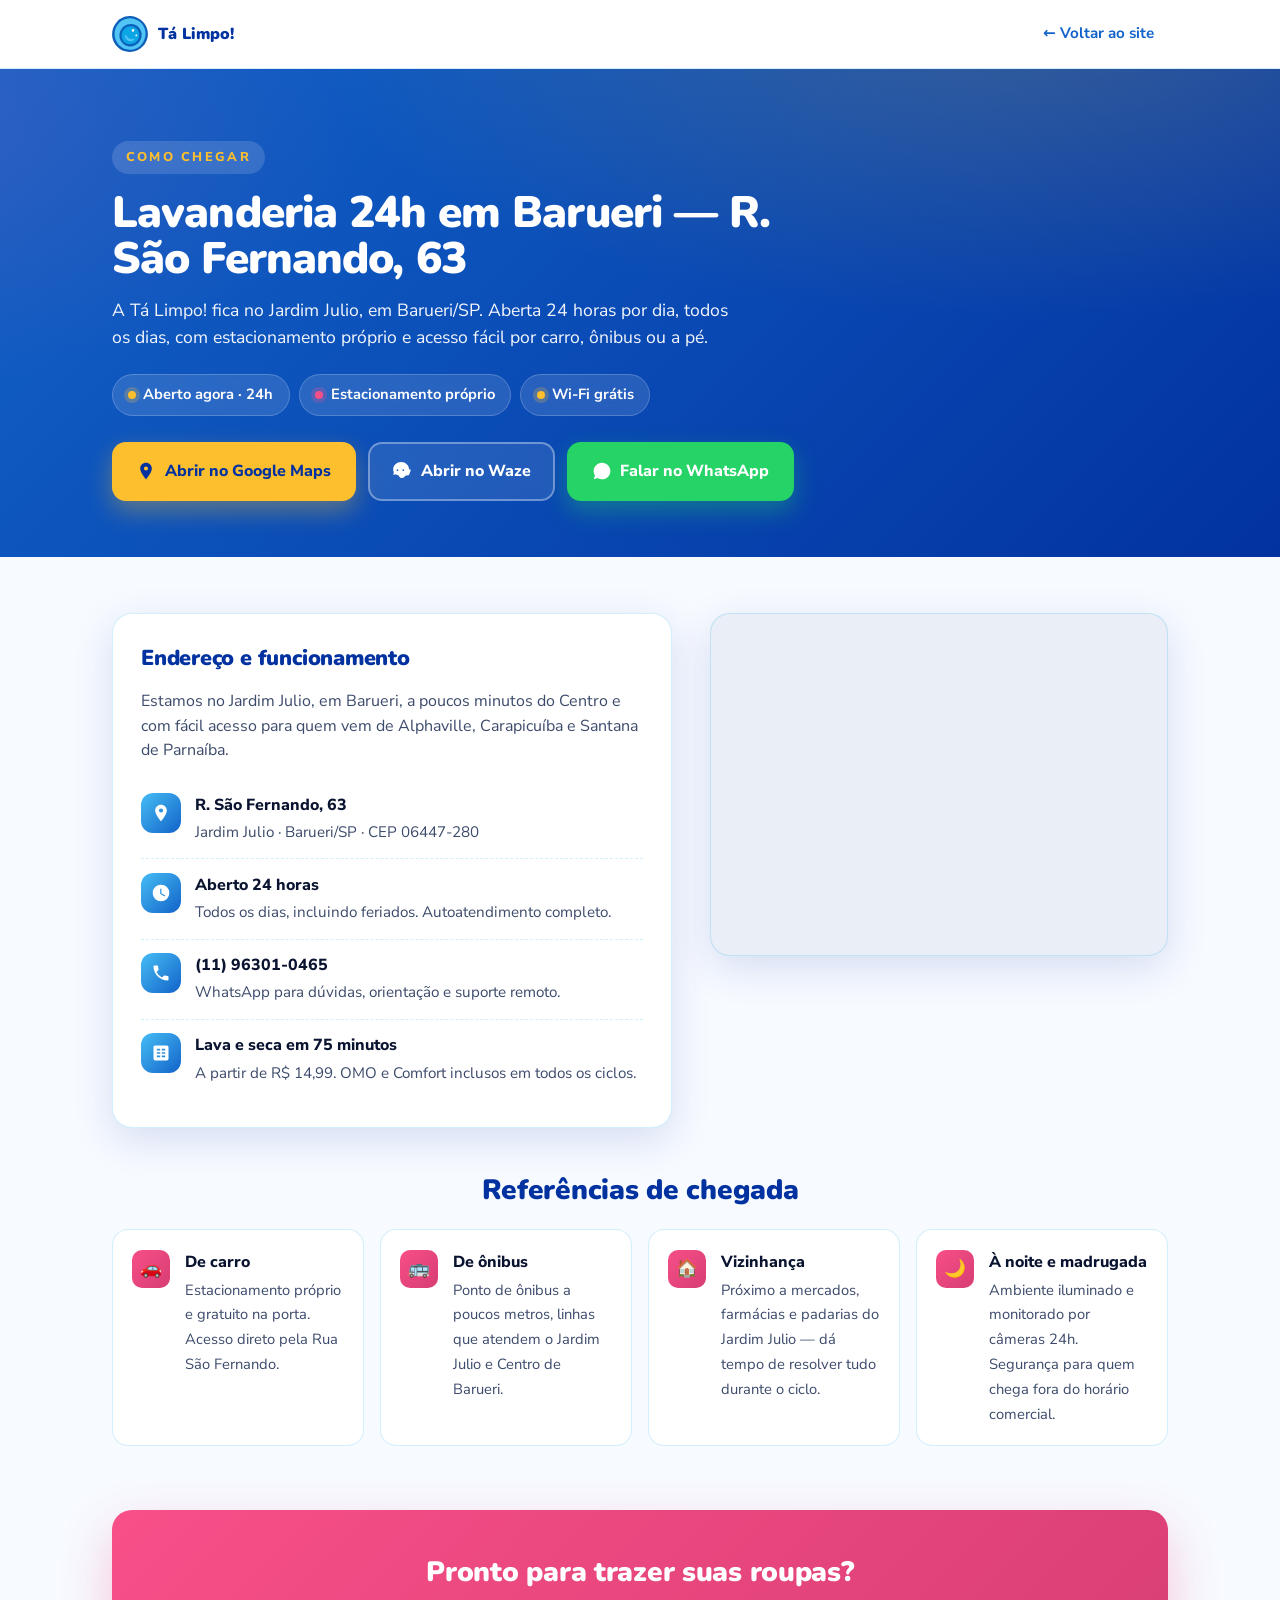
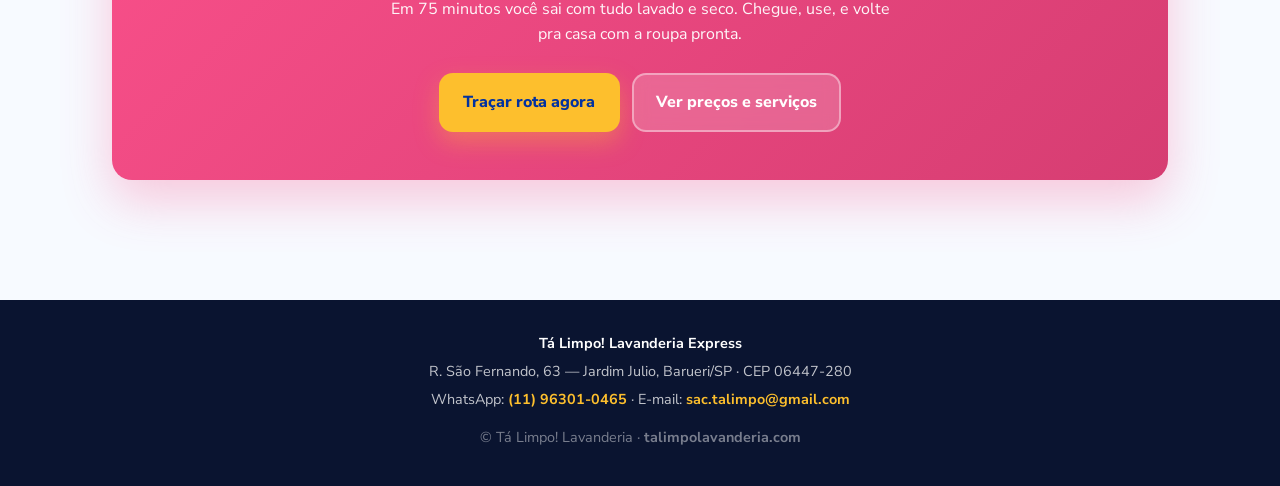
==== como-chegar/index.html @ 97241db1 "feat: landing page /como-chegar compatível com Google Ads sitelink Página com conteúdo substantivo (" ====
<!DOCTYPE html>
<html lang="pt-BR">
<head>
<meta charset="UTF-8">
<meta name="viewport" content="width=device-width, initial-scale=1.0">
<title>Como Chegar · Lavanderia 24h em Barueri | Tá Limpo!</title>
<meta name="description" content="Endereço, mapa e rota até a Tá Limpo! Lavanderia 24h em Barueri. R. São Fernando, 63 — Jardim Julio. Estacionamento próprio, aberto 24 horas, todos os dias.">
<meta name="keywords" content="lavanderia Barueri endereço, como chegar lavanderia Barueri, lavanderia Jardim Julio, rota lavanderia 24h Barueri">
<meta name="author" content="Tá Limpo! Lavanderia Express">
<meta name="robots" content="index,follow,max-image-preview:large">
<meta name="geo.region" content="BR-SP">
<meta name="geo.placename" content="Barueri">
<meta name="geo.position" content="-23.510800;-46.876200">
<meta name="ICBM" content="-23.510800, -46.876200">
<meta name="theme-color" content="#0232A0">
<link rel="canonical" href="https://talimpolavanderia.com/como-chegar/">

<meta property="og:type" content="website">
<meta property="og:locale" content="pt_BR">
<meta property="og:title" content="Como Chegar · Lavanderia 24h em Barueri | Tá Limpo!">
<meta property="og:description" content="Endereço, mapa e rota até a Tá Limpo! Lavanderia 24h em Barueri. R. São Fernando, 63 — Jardim Julio.">
<meta property="og:url" content="https://talimpolavanderia.com/como-chegar/">
<meta property="og:image" content="https://talimpolavanderia.com/assets/img/og-image.jpg">
<meta property="og:image:width" content="1200">
<meta property="og:image:height" content="630">
<meta property="og:site_name" content="Tá Limpo! Lavanderia Express">
<meta name="twitter:card" content="summary_large_image">
<meta name="twitter:title" content="Como Chegar · Tá Limpo! Lavanderia 24h em Barueri">
<meta name="twitter:description" content="R. São Fernando, 63 — Jardim Julio, Barueri. Aberto 24h.">
<meta name="twitter:image" content="https://talimpolavanderia.com/assets/img/og-image.jpg">

<!-- Google Analytics 4 / Google Ads -->
<script async src="https://www.googletagmanager.com/gtag/js?id=G-WPXV25EYV2"></script>
<script>
  window.dataLayer = window.dataLayer || [];
  function gtag(){dataLayer.push(arguments);}
  gtag('js', new Date());
  gtag('config', 'G-WPXV25EYV2');
  gtag('config', 'AW-17784691297');
</script>

<link rel="icon" type="image/svg+xml" href="/assets/img/logo_favicon.svg">
<link rel="preconnect" href="https://fonts.googleapis.com">
<link rel="preconnect" href="https://fonts.gstatic.com" crossorigin>
<link href="https://fonts.googleapis.com/css2?family=Nunito:wght@700;800;900&family=Nunito+Sans:wght@400;600;700&display=swap" rel="stylesheet">

<script type="application/ld+json">
{
  "@context":"https://schema.org",
  "@type":"LaundryOrDryCleaner",
  "@id":"https://talimpolavanderia.com/#business",
  "name":"Tá Limpo! Lavanderia Express",
  "url":"https://talimpolavanderia.com/",
  "telephone":"+5511963010465",
  "address":{
    "@type":"PostalAddress",
    "streetAddress":"R. São Fernando, 63 — Jardim Julio",
    "addressLocality":"Barueri",
    "addressRegion":"SP",
    "postalCode":"06447-280",
    "addressCountry":"BR"
  },
  "geo":{
    "@type":"GeoCoordinates",
    "latitude":-23.510800,
    "longitude":-46.876200
  },
  "hasMap":"https://maps.app.goo.gl/cfELwEdqwDoE9mcN9",
  "openingHoursSpecification":[{
    "@type":"OpeningHoursSpecification",
    "dayOfWeek":["Monday","Tuesday","Wednesday","Thursday","Friday","Saturday","Sunday"],
    "opens":"00:00",
    "closes":"23:59"
  }]
}
</script>

<style>
  *,*::before,*::after{box-sizing:border-box;margin:0;padding:0}
  :root{
    --blue:#1263C9;
    --blue-bg:#0232A0;
    --blue-logo:#0CA6E6;
    --blue-light:#46BDF4;
    --pink:#F84F89;
    --yellow:#FDBF2D;
    --white:#FFFFFF;
    --cream:#F7FAFF;
    --ink:#0A1430;
    --ink-soft:#3C4A6B;
    --line:rgba(12,166,230,0.18);
    --radius:20px;
    --shadow:0 12px 40px rgba(2,50,160,0.14);
    --ease:cubic-bezier(.2,.8,.2,1);
  }
  html{scroll-behavior:smooth;-webkit-font-smoothing:antialiased}
  body{
    font-family:'Nunito Sans','Inter',system-ui,sans-serif;
    background:var(--cream);color:var(--ink);line-height:1.55;
  }
  a{color:inherit;text-decoration:none}
  img{max-width:100%;display:block}
  .font-head{font-family:'Nunito','Nunito Sans',sans-serif;font-weight:900;letter-spacing:-0.02em;line-height:1.05}

  /* Top bar */
  .topbar{
    position:sticky;top:0;z-index:20;
    background:rgba(255,255,255,0.95);
    backdrop-filter:saturate(1.5) blur(14px);
    border-bottom:1px solid var(--line);
  }
  .topbar-inner{
    max-width:1120px;margin:0 auto;padding:.9rem clamp(1.25rem,4vw,2rem);
    display:flex;align-items:center;justify-content:space-between;gap:1rem;
  }
  .topbar a.brand{display:flex;align-items:center;gap:.6rem;font-weight:900;color:var(--blue-bg);font-family:'Nunito',sans-serif}
  .topbar a.brand img{width:36px;height:36px}
  .topbar .back{
    font-weight:700;color:var(--blue);font-size:.95rem;
    padding:.5rem .9rem;border-radius:999px;
    transition:background .2s var(--ease);
  }
  .topbar .back:hover{background:rgba(18,99,201,.08)}

  /* Hero */
  .hero{
    background:
      radial-gradient(1200px 500px at 80% -10%, rgba(253,191,45,.18), transparent 60%),
      radial-gradient(900px 500px at -10% 10%, rgba(248,79,137,.14), transparent 55%),
      linear-gradient(135deg, var(--blue) 0%, var(--blue-bg) 100%);
    color:#fff;
    padding:clamp(2.5rem,6vw,4.5rem) 0 clamp(2rem,5vw,3.5rem);
    position:relative;overflow:hidden;
  }
  .hero-inner{max-width:1120px;margin:0 auto;padding:0 clamp(1.25rem,4vw,2rem)}
  .kicker{
    display:inline-block;font-size:.8rem;letter-spacing:.18em;text-transform:uppercase;
    font-weight:800;padding:.4rem .85rem;border-radius:999px;
    background:rgba(255,255,255,.14);color:var(--yellow);margin-bottom:1rem;
  }
  .hero h1{
    font-family:'Nunito',sans-serif;font-weight:900;letter-spacing:-0.02em;line-height:1.05;
    font-size:clamp(1.8rem,4vw,2.75rem);max-width:28ch;
  }
  .hero p.lead{
    margin-top:.9rem;max-width:56ch;opacity:.95;font-size:clamp(1rem,1.5vw,1.1rem);
  }

  /* Quick info chips */
  .chips{
    display:flex;flex-wrap:wrap;gap:.6rem;margin-top:1.4rem;
  }
  .chip{
    display:inline-flex;align-items:center;gap:.45rem;
    background:rgba(255,255,255,.12);backdrop-filter:blur(8px);
    padding:.55rem .95rem;border-radius:999px;
    font-size:.92rem;font-weight:700;
    border:1px solid rgba(255,255,255,.2);
  }
  .chip .dot{width:8px;height:8px;border-radius:50%;background:var(--yellow);box-shadow:0 0 0 4px rgba(253,191,45,.22)}
  .chip.pink .dot{background:var(--pink);box-shadow:0 0 0 4px rgba(248,79,137,.22)}

  /* CTA buttons */
  .ctas{
    display:flex;flex-wrap:wrap;gap:.75rem;margin-top:1.6rem;
  }
  .btn{
    display:inline-flex;align-items:center;justify-content:center;gap:.55rem;
    padding:.95rem 1.4rem;border-radius:14px;font-weight:800;font-size:1rem;
    border:2px solid transparent;cursor:pointer;
    transition:transform .2s var(--ease),box-shadow .2s var(--ease),background .2s var(--ease);
    min-height:52px;
  }
  .btn:active{transform:translateY(1px)}
  .btn-primary{background:var(--yellow);color:var(--blue-bg);box-shadow:0 10px 24px rgba(253,191,45,.35)}
  .btn-primary:hover{transform:translateY(-2px);box-shadow:0 14px 30px rgba(253,191,45,.5)}
  .btn-ghost{background:rgba(255,255,255,.1);color:#fff;border-color:rgba(255,255,255,.35);backdrop-filter:blur(8px)}
  .btn-ghost:hover{background:rgba(255,255,255,.18);transform:translateY(-2px)}
  .btn-whats{background:#25D366;color:#fff;box-shadow:0 10px 24px rgba(37,211,102,.35)}
  .btn-whats:hover{transform:translateY(-2px);box-shadow:0 14px 30px rgba(37,211,102,.5)}
  .btn svg{width:20px;height:20px;flex-shrink:0}

  /* Main content */
  main{max-width:1120px;margin:0 auto;padding:clamp(2rem,5vw,3.5rem) clamp(1.25rem,4vw,2rem)}

  .grid{
    display:grid;grid-template-columns:1fr;gap:clamp(1.5rem,3vw,2.5rem);
  }
  @media (min-width:900px){
    .grid{grid-template-columns:1.1fr .9fr}
  }

  .card{
    background:#fff;border-radius:var(--radius);padding:clamp(1.25rem,2.5vw,1.75rem);
    box-shadow:var(--shadow);border:1px solid var(--line);
  }
  .card h2{
    font-family:'Nunito',sans-serif;font-weight:900;font-size:1.35rem;color:var(--blue-bg);
    margin-bottom:.85rem;letter-spacing:-0.01em;
  }
  .card p{color:var(--ink-soft);margin-bottom:.75rem}

  /* Info list */
  .info-list{list-style:none;padding:0;margin:1rem 0 0}
  .info-list li{
    display:flex;gap:.85rem;padding:.85rem 0;border-bottom:1px dashed var(--line);
    align-items:flex-start;
  }
  .info-list li:last-child{border-bottom:none}
  .info-icon{
    width:40px;height:40px;flex-shrink:0;border-radius:12px;
    display:grid;place-items:center;
    background:linear-gradient(135deg,var(--blue-light),var(--blue));color:#fff;
  }
  .info-icon svg{width:20px;height:20px}
  .info-body strong{display:block;color:var(--ink);font-weight:800;margin-bottom:.15rem}
  .info-body span{color:var(--ink-soft);font-size:.95rem}

  /* Map */
  .map-wrap{
    position:relative;border-radius:var(--radius);overflow:hidden;
    box-shadow:var(--shadow);border:1px solid var(--line);
    aspect-ratio:4/3;background:#e9eef7;
  }
  .map-wrap iframe{width:100%;height:100%;border:0;display:block}

  /* References */
  .refs{margin-top:clamp(2rem,4vw,3rem)}
  .refs h2{
    font-family:'Nunito',sans-serif;font-weight:900;font-size:clamp(1.4rem,2.5vw,1.75rem);
    color:var(--blue-bg);text-align:center;margin-bottom:1.5rem;letter-spacing:-0.01em;
  }
  .refs-grid{
    display:grid;grid-template-columns:repeat(auto-fit,minmax(240px,1fr));gap:1rem;
  }
  .ref-item{
    background:#fff;border:1px solid var(--line);border-radius:16px;padding:1.2rem;
    display:flex;gap:.9rem;align-items:flex-start;
    transition:transform .2s var(--ease),box-shadow .2s var(--ease);
  }
  .ref-item:hover{transform:translateY(-3px);box-shadow:var(--shadow)}
  .ref-ico{
    width:38px;height:38px;border-radius:10px;flex-shrink:0;
    display:grid;place-items:center;
    background:linear-gradient(135deg,var(--pink),#d63d72);color:#fff;font-size:1.1rem;
  }
  .ref-item strong{display:block;color:var(--ink);font-weight:800;margin-bottom:.2rem;font-size:1rem}
  .ref-item span{color:var(--ink-soft);font-size:.92rem;line-height:1.45}

  /* Bottom CTA */
  .bottom-cta{
    margin-top:clamp(2.5rem,5vw,4rem);
    background:linear-gradient(135deg,var(--pink),#d63d72);
    color:#fff;border-radius:var(--radius);padding:clamp(2rem,4vw,3rem);
    text-align:center;box-shadow:0 20px 50px rgba(248,79,137,.3);
  }
  .bottom-cta h2{
    font-family:'Nunito',sans-serif;font-weight:900;font-size:clamp(1.4rem,2.5vw,1.75rem);
    margin-bottom:.6rem;letter-spacing:-0.01em;
  }
  .bottom-cta p{max-width:50ch;margin:0 auto 1.3rem;opacity:.95}

  /* Footer */
  footer{
    background:var(--ink);color:rgba(255,255,255,.75);
    padding:clamp(1.5rem,3vw,2rem);text-align:center;font-size:.9rem;
    margin-top:clamp(2.5rem,5vw,4rem);
  }
  footer a{color:var(--yellow);font-weight:700}
  footer p{margin-bottom:.35rem}
</style>
</head>
<body>

<header class="topbar">
  <div class="topbar-inner">
    <a href="/" class="brand" aria-label="Tá Limpo! Lavanderia — Página inicial">
      <img src="/assets/img/logo_favicon.svg" alt="" width="36" height="36">
      <span>Tá Limpo!</span>
    </a>
    <a href="/" class="back">← Voltar ao site</a>
  </div>
</header>

<section class="hero">
  <div class="hero-inner">
    <span class="kicker">Como Chegar</span>
    <h1 class="font-head">Lavanderia 24h em Barueri — R. São Fernando, 63</h1>
    <p class="lead">A Tá Limpo! fica no Jardim Julio, em Barueri/SP. Aberta 24 horas por dia, todos os dias, com estacionamento próprio e acesso fácil por carro, ônibus ou a pé.</p>

    <div class="chips" aria-label="Informações rápidas">
      <span class="chip"><span class="dot"></span>Aberto agora · 24h</span>
      <span class="chip pink"><span class="dot"></span>Estacionamento próprio</span>
      <span class="chip"><span class="dot"></span>Wi-Fi grátis</span>
    </div>

    <div class="ctas">
      <a class="btn btn-primary"
         href="https://maps.app.goo.gl/cfELwEdqwDoE9mcN9"
         target="_blank" rel="noopener"
         onclick="gtag('event','click_rota_maps',{event_category:'outbound',event_label:'como_chegar_maps'})"
         aria-label="Abrir rota no Google Maps">
        <svg viewBox="0 0 24 24" fill="currentColor" aria-hidden="true"><path d="M12 2C8.13 2 5 5.13 5 9c0 5.25 7 13 7 13s7-7.75 7-13c0-3.87-3.13-7-7-7zm0 9.5a2.5 2.5 0 1 1 0-5 2.5 2.5 0 0 1 0 5z"/></svg>
        Abrir no Google Maps
      </a>
      <a class="btn btn-ghost"
         href="https://waze.com/ul/h6gydj1kk6"
         target="_blank" rel="noopener"
         onclick="gtag('event','click_rota_waze',{event_category:'outbound',event_label:'como_chegar_waze'})"
         aria-label="Abrir rota no Waze">
        <svg viewBox="0 0 24 24" fill="currentColor" aria-hidden="true"><path d="M20.54 10.23c0-5-4.35-9-9.56-9S1.42 5.23 1.42 10.23c0 1.27.27 2.49.77 3.6l-.77 2.86 2.95-.8a9.87 9.87 0 0 0 3.78 1.38c.24 1.78 1.86 3.16 3.83 3.16 1.66 0 3.08-.99 3.68-2.4.74-.19 1.44-.46 2.1-.8 1.83.57 3.62-.86 3.42-2.73.89-1.32 1.36-2.84 1.36-4.27zm-14 1.77a1 1 0 1 1 0-2 1 1 0 0 1 0 2zm7 0a1 1 0 1 1 0-2 1 1 0 0 1 0 2z"/></svg>
        Abrir no Waze
      </a>
      <a class="btn btn-whats"
         href="https://wa.me/5511963010465"
         target="_blank" rel="noopener"
         onclick="gtag('event','click_whatsapp',{event_category:'contact',event_label:'como_chegar'})"
         aria-label="Falar no WhatsApp">
        <svg viewBox="0 0 24 24" fill="currentColor" aria-hidden="true"><path d="M17.47 14.38c-.3-.15-1.77-.87-2.04-.97-.27-.1-.47-.15-.67.15-.2.3-.77.97-.95 1.17-.17.2-.35.22-.65.08-.3-.15-1.26-.47-2.4-1.48-.89-.79-1.49-1.77-1.66-2.07-.17-.3-.02-.46.13-.6.13-.13.3-.35.45-.52.15-.17.2-.3.3-.5.1-.2.05-.37-.02-.52-.08-.15-.67-1.62-.92-2.22-.24-.58-.49-.5-.67-.51-.17-.01-.37-.01-.57-.01-.2 0-.52.07-.8.37-.27.3-1.05 1.02-1.05 2.49 0 1.47 1.07 2.89 1.22 3.09.15.2 2.11 3.23 5.12 4.53.72.31 1.28.49 1.71.63.72.23 1.37.2 1.89.12.58-.09 1.77-.72 2.02-1.42.25-.7.25-1.3.17-1.42-.07-.12-.27-.2-.57-.35zM12.05 2C6.5 2 2 6.49 2 12.04c0 1.96.56 3.78 1.53 5.31L2 22l4.77-1.5a10.01 10.01 0 0 0 5.28 1.52c5.55 0 10.05-4.49 10.05-10.04S17.6 2 12.05 2z"/></svg>
        Falar no WhatsApp
      </a>
    </div>
  </div>
</section>

<main>
  <div class="grid">

    <article class="card">
      <h2>Endereço e funcionamento</h2>
      <p>Estamos no Jardim Julio, em Barueri, a poucos minutos do Centro e com fácil acesso para quem vem de Alphaville, Carapicuíba e Santana de Parnaíba.</p>

      <ul class="info-list">
        <li>
          <div class="info-icon"><svg viewBox="0 0 24 24" fill="currentColor"><path d="M12 2C8.13 2 5 5.13 5 9c0 5.25 7 13 7 13s7-7.75 7-13c0-3.87-3.13-7-7-7zm0 9.5a2.5 2.5 0 1 1 0-5 2.5 2.5 0 0 1 0 5z"/></svg></div>
          <div class="info-body">
            <strong>R. São Fernando, 63</strong>
            <span>Jardim Julio · Barueri/SP · CEP 06447-280</span>
          </div>
        </li>
        <li>
          <div class="info-icon"><svg viewBox="0 0 24 24" fill="currentColor"><path d="M12 2a10 10 0 1 0 10 10A10 10 0 0 0 12 2zm4.2 14.2L11 13V7h1.5v5.2l4.5 2.7z"/></svg></div>
          <div class="info-body">
            <strong>Aberto 24 horas</strong>
            <span>Todos os dias, incluindo feriados. Autoatendimento completo.</span>
          </div>
        </li>
        <li>
          <div class="info-icon"><svg viewBox="0 0 24 24" fill="currentColor"><path d="M20 15.5c-1.25 0-2.45-.2-3.57-.57-.35-.11-.74-.03-1.02.25l-2.2 2.2a15.05 15.05 0 0 1-6.59-6.58l2.2-2.2c.27-.28.35-.67.24-1.02A11.36 11.36 0 0 1 8.5 4c0-.55-.45-1-1-1H4c-.55 0-1 .45-1 1 0 9.39 7.61 17 17 17 .55 0 1-.45 1-1v-3.5c0-.55-.45-1-1-1z"/></svg></div>
          <div class="info-body">
            <strong>(11) 96301-0465</strong>
            <span>WhatsApp para dúvidas, orientação e suporte remoto.</span>
          </div>
        </li>
        <li>
          <div class="info-icon"><svg viewBox="0 0 24 24" fill="currentColor"><path d="M19 3H5a2 2 0 0 0-2 2v14a2 2 0 0 0 2 2h14a2 2 0 0 0 2-2V5a2 2 0 0 0-2-2zm-8 14H7v-2h4zm0-4H7v-2h4zm0-4H7V7h4zm6 8h-4v-2h4zm0-4h-4v-2h4zm0-4h-4V7h4z"/></svg></div>
          <div class="info-body">
            <strong>Lava e seca em 75 minutos</strong>
            <span>A partir de R$ 14,99. OMO e Comfort inclusos em todos os ciclos.</span>
          </div>
        </li>
      </ul>
    </article>

    <div class="map-wrap" aria-label="Mapa da localização da Tá Limpo! Lavanderia">
      <iframe
        loading="lazy"
        title="Mapa — Tá Limpo! Lavanderia, R. São Fernando, 63, Jardim Julio, Barueri/SP"
        src="https://www.google.com/maps?q=R.+S%C3%A3o+Fernando,+63+-+Jardim+Julio,+Barueri+-+SP,+06447-280&output=embed"
        referrerpolicy="no-referrer-when-downgrade"
        allowfullscreen></iframe>
    </div>
  </div>

  <section class="refs">
    <h2 class="font-head">Referências de chegada</h2>
    <div class="refs-grid">
      <div class="ref-item">
        <div class="ref-ico">🚗</div>
        <div>
          <strong>De carro</strong>
          <span>Estacionamento próprio e gratuito na porta. Acesso direto pela Rua São Fernando.</span>
        </div>
      </div>
      <div class="ref-item">
        <div class="ref-ico">🚌</div>
        <div>
          <strong>De ônibus</strong>
          <span>Ponto de ônibus a poucos metros, linhas que atendem o Jardim Julio e Centro de Barueri.</span>
        </div>
      </div>
      <div class="ref-item">
        <div class="ref-ico">🏠</div>
        <div>
          <strong>Vizinhança</strong>
          <span>Próximo a mercados, farmácias e padarias do Jardim Julio — dá tempo de resolver tudo durante o ciclo.</span>
        </div>
      </div>
      <div class="ref-item">
        <div class="ref-ico">🌙</div>
        <div>
          <strong>À noite e madrugada</strong>
          <span>Ambiente iluminado e monitorado por câmeras 24h. Segurança para quem chega fora do horário comercial.</span>
        </div>
      </div>
    </div>
  </section>

  <section class="bottom-cta">
    <h2 class="font-head">Pronto para trazer suas roupas?</h2>
    <p>Em 75 minutos você sai com tudo lavado e seco. Chegue, use, e volte pra casa com a roupa pronta.</p>
    <div class="ctas" style="justify-content:center">
      <a class="btn btn-primary"
         href="https://maps.app.goo.gl/cfELwEdqwDoE9mcN9"
         target="_blank" rel="noopener"
         onclick="gtag('event','click_rota_maps',{event_category:'outbound',event_label:'como_chegar_bottom'})">
        Traçar rota agora
      </a>
      <a class="btn btn-ghost" href="/" style="background:rgba(255,255,255,.18);border-color:rgba(255,255,255,.4)">
        Ver preços e serviços
      </a>
    </div>
  </section>
</main>

<footer>
  <p><strong style="color:#fff">Tá Limpo! Lavanderia Express</strong></p>
  <p>R. São Fernando, 63 — Jardim Julio, Barueri/SP · CEP 06447-280</p>
  <p>WhatsApp: <a href="https://wa.me/5511963010465">(11) 96301-0465</a> · E-mail: <a href="mailto:sac.talimpo@gmail.com">sac.talimpo@gmail.com</a></p>
  <p style="margin-top:1rem;opacity:.6">© Tá Limpo! Lavanderia · <a href="/" style="color:rgba(255,255,255,.75)">talimpolavanderia.com</a></p>
</footer>

</body>
</html>
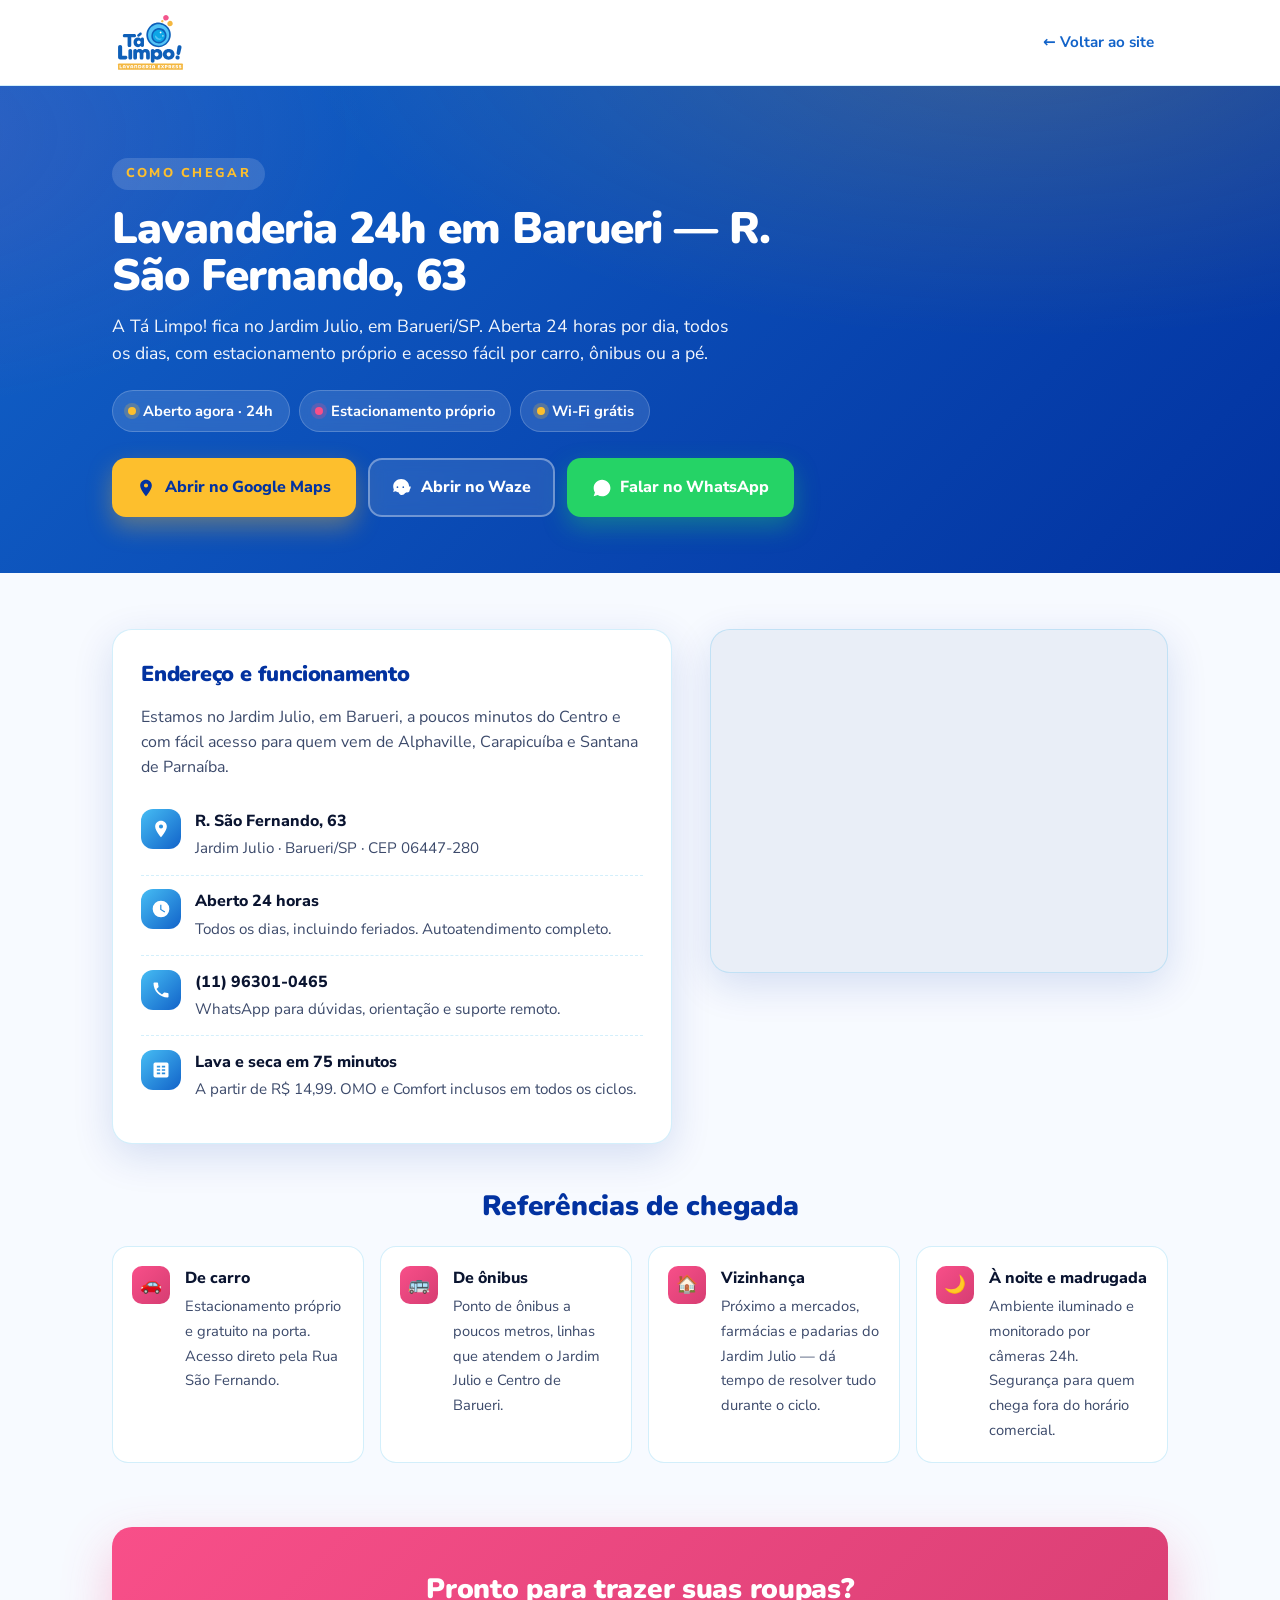
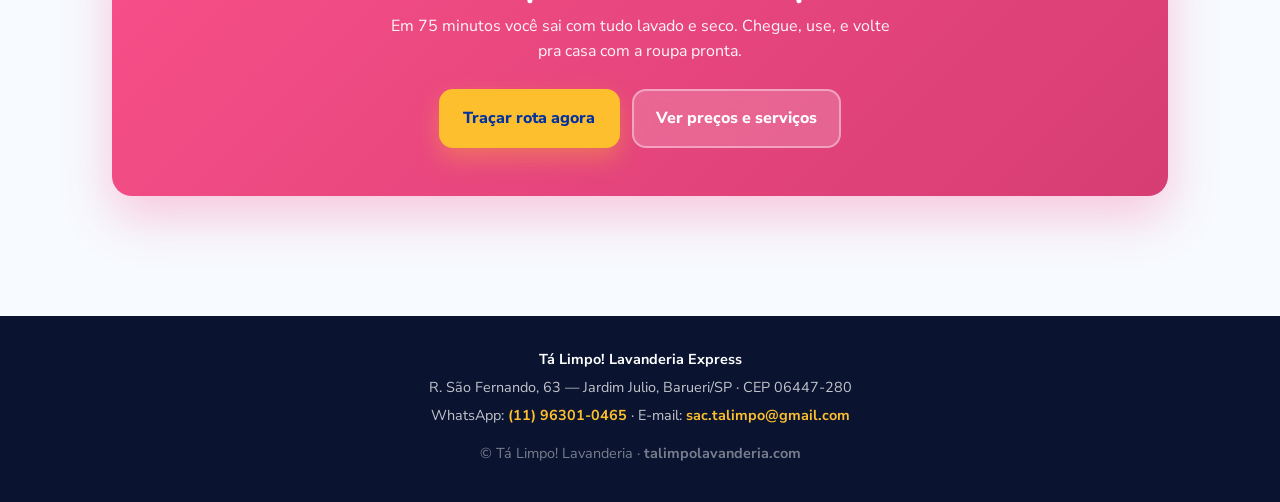
==== commit d54df546: "feat: link Como Chegar na home + logo na topbar da landing - Adiciona Como Chegar no menu lateral e " ====
--- a/como-chegar/index.html
+++ b/como-chegar/index.html
@@ -114,7 +114,10 @@
     display:flex;align-items:center;justify-content:space-between;gap:1rem;
   }
   .topbar a.brand{display:flex;align-items:center;gap:.6rem;font-weight:900;color:var(--blue-bg);font-family:'Nunito',sans-serif}
-  .topbar a.brand img{width:36px;height:36px}
+  .topbar a.brand img{height:56px;width:auto;display:block}
+  @media (max-width:480px){
+    .topbar a.brand img{height:44px}
+  }
   .topbar .back{
     font-weight:700;color:var(--blue);font-size:.95rem;
     padding:.5rem .9rem;border-radius:999px;
@@ -275,8 +278,7 @@
 <header class="topbar">
   <div class="topbar-inner">
     <a href="/" class="brand" aria-label="Tá Limpo! Lavanderia — Página inicial">
-      <img src="/assets/img/logo_favicon.svg" alt="" width="36" height="36">
-      <span>Tá Limpo!</span>
+      <img src="/assets/img/logo_empe.svg" alt="Tá Limpo! Lavanderia Express" width="180" height="56" fetchpriority="high">
     </a>
     <a href="/" class="back">← Voltar ao site</a>
   </div>
